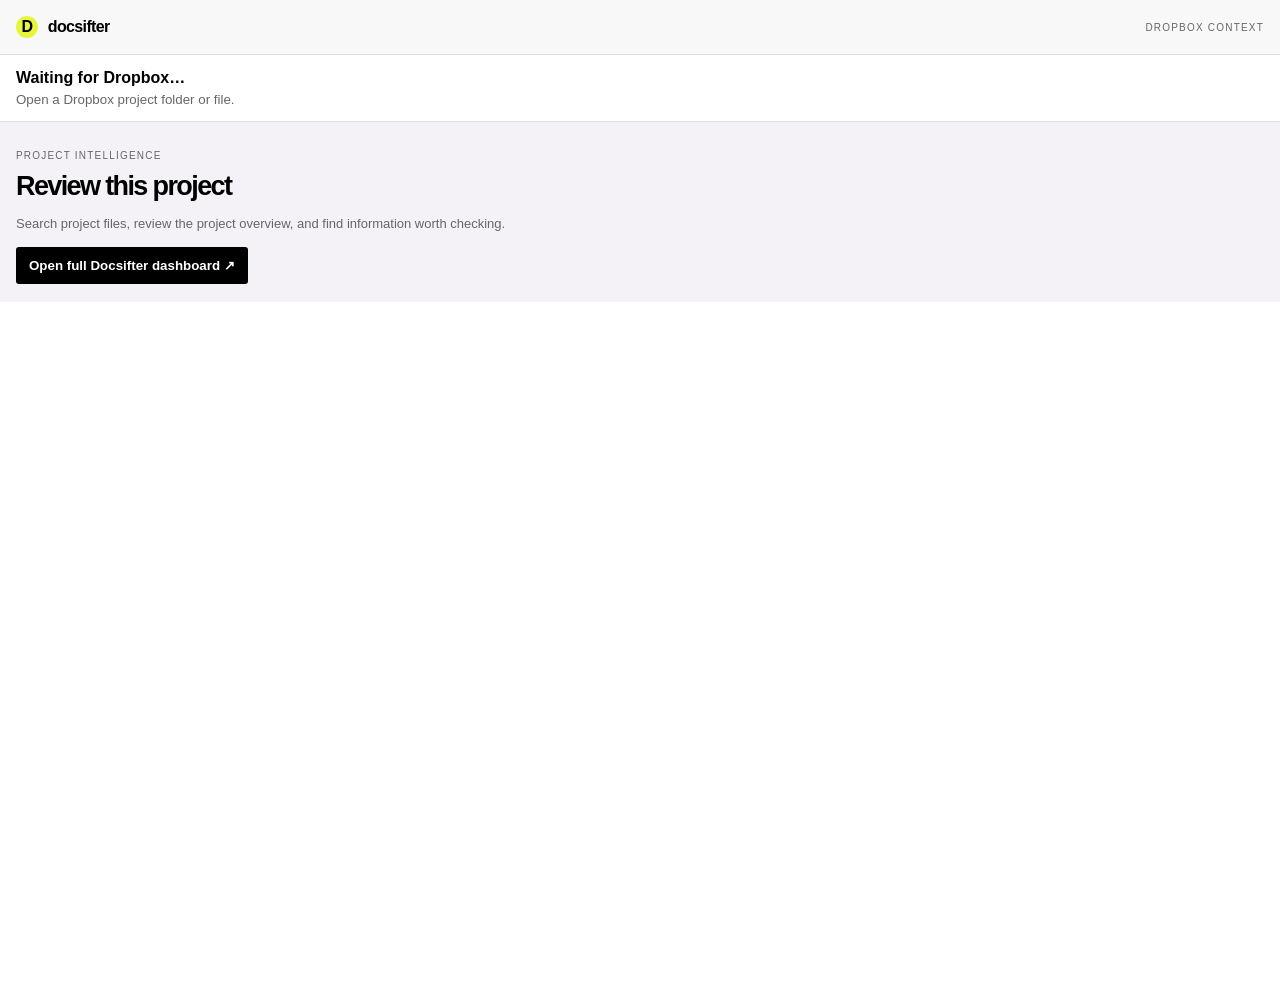
==== docsifter-extension/sidepanel.html @ f5311cc1 "feat: add Dropbox browser side panel extension" ====
<!doctype html>
<html lang="en">
<head><meta charset="utf-8"><meta name="viewport" content="width=device-width,initial-scale=1"><title>Docsifter</title><link rel="stylesheet" href="sidepanel.css"></head>
<body>
  <header><div class="brand"><span class="mark">D</span> docsifter</div><span class="label">DROPBOX CONTEXT</span></header>
  <section class="context"><strong id="context-title">Waiting for Dropbox…</strong><small id="context-url">Open a Dropbox project folder or file.</small></section>
  <main>
    <p class="eyebrow">PROJECT INTELLIGENCE</p>
    <h1>Review this project</h1>
    <p class="intro">Search project files, review the project overview, and find information worth checking.</p>
    <button id="open-dashboard">Open full Docsifter dashboard ↗</button>
    <iframe id="docsifter" title="Docsifter project dashboard" src="https://mvp-02-flax.vercel.app/"></iframe>
  </main>
  <script src="sidepanel.js"></script>
</body>
</html>
---- docsifter-extension/sidepanel.css ----
:root{--ink:#000;--muted:#666;--line:#e0e0e0;--paper:#f4f2f7;--lime:#e7f63c}*{box-sizing:border-box}body{margin:0;background:var(--paper);color:var(--ink);font-family:Arial,sans-serif}header{padding:16px;border-bottom:1px solid var(--line);background:#f8f8f8;display:flex;justify-content:space-between;align-items:center}.brand{font-weight:700;letter-spacing:-.04em}.mark{display:inline-grid;place-items:center;background:var(--lime);width:22px;height:22px;border-radius:50%;margin-right:6px}.label,.eyebrow{font-size:10px;letter-spacing:.12em;color:var(--muted)}.context{padding:14px 16px;border-bottom:1px solid var(--line);background:#fff;display:grid;gap:5px}.context small{color:var(--muted);white-space:nowrap;overflow:hidden;text-overflow:ellipsis}main{padding:18px 16px 0}h1{font-size:27px;letter-spacing:-.06em;margin:8px 0}.intro{color:var(--muted);font-size:13px;line-height:1.45}button{border:0;background:#000;color:#fff;padding:11px 13px;border-radius:3px;font-weight:600;cursor:pointer}iframe{display:block;width:calc(100% + 32px);height:calc(100vh - 205px);margin:18px -16px 0;border:0;background:#fff}
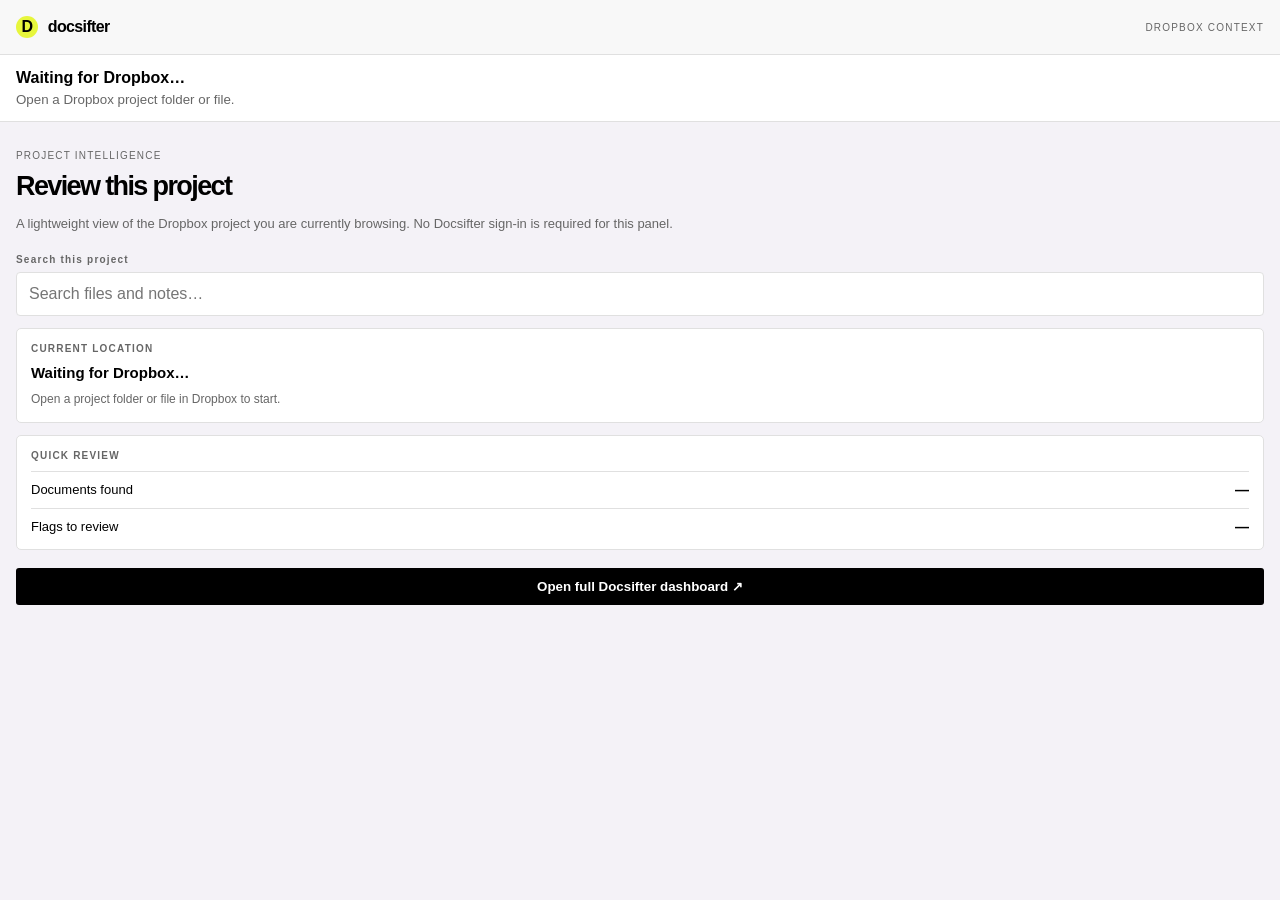
==== commit fe6367aa: "feat: make extension panel usable without dashboard sign-in" ====
--- a/docsifter-extension/sidepanel.html
+++ b/docsifter-extension/sidepanel.html
@@ -7,9 +7,13 @@
   <main>
     <p class="eyebrow">PROJECT INTELLIGENCE</p>
     <h1>Review this project</h1>
-    <p class="intro">Search project files, review the project overview, and find information worth checking.</p>
+    <p class="intro">A lightweight view of the Dropbox project you are currently browsing. No Docsifter sign-in is required for this panel.</p>
+    <label class="search-label" for="project-search">Search this project</label>
+    <input id="project-search" type="search" placeholder="Search files and notes…" />
+    <section class="card"><span class="card-kicker">CURRENT LOCATION</span><strong id="location-name">Waiting for Dropbox…</strong><p id="location-note">Open a project folder or file in Dropbox to start.</p></section>
+    <section class="card"><span class="card-kicker">QUICK REVIEW</span><div class="review-row"><span>Documents found</span><strong id="file-count">—</strong></div><div class="review-row"><span>Flags to review</span><strong id="flag-count">—</strong></div></section>
+    <p id="search-status" class="status" hidden></p>
     <button id="open-dashboard">Open full Docsifter dashboard ↗</button>
-    <iframe id="docsifter" title="Docsifter project dashboard" src="https://mvp-02-flax.vercel.app/"></iframe>
   </main>
   <script src="sidepanel.js"></script>
 </body>
--- a/docsifter-extension/sidepanel.css
+++ b/docsifter-extension/sidepanel.css
@@ -1 +1 @@
-:root{--ink:#000;--muted:#666;--line:#e0e0e0;--paper:#f4f2f7;--lime:#e7f63c}*{box-sizing:border-box}body{margin:0;background:var(--paper);color:var(--ink);font-family:Arial,sans-serif}header{padding:16px;border-bottom:1px solid var(--line);background:#f8f8f8;display:flex;justify-content:space-between;align-items:center}.brand{font-weight:700;letter-spacing:-.04em}.mark{display:inline-grid;place-items:center;background:var(--lime);width:22px;height:22px;border-radius:50%;margin-right:6px}.label,.eyebrow{font-size:10px;letter-spacing:.12em;color:var(--muted)}.context{padding:14px 16px;border-bottom:1px solid var(--line);background:#fff;display:grid;gap:5px}.context small{color:var(--muted);white-space:nowrap;overflow:hidden;text-overflow:ellipsis}main{padding:18px 16px 0}h1{font-size:27px;letter-spacing:-.06em;margin:8px 0}.intro{color:var(--muted);font-size:13px;line-height:1.45}button{border:0;background:#000;color:#fff;padding:11px 13px;border-radius:3px;font-weight:600;cursor:pointer}iframe{display:block;width:calc(100% + 32px);height:calc(100vh - 205px);margin:18px -16px 0;border:0;background:#fff}
+:root{--ink:#000;--muted:#666;--line:#e0e0e0;--paper:#f4f2f7;--lime:#e7f63c}*{box-sizing:border-box}body{margin:0;background:var(--paper);color:var(--ink);font-family:Arial,sans-serif}header{padding:16px;border-bottom:1px solid var(--line);background:#f8f8f8;display:flex;justify-content:space-between;align-items:center}.brand{font-weight:700;letter-spacing:-.04em}.mark{display:inline-grid;place-items:center;background:var(--lime);width:22px;height:22px;border-radius:50%;margin-right:6px}.label,.eyebrow{font-size:10px;letter-spacing:.12em;color:var(--muted)}.context{padding:14px 16px;border-bottom:1px solid var(--line);background:#fff;display:grid;gap:5px}.context small{color:var(--muted);white-space:nowrap;overflow:hidden;text-overflow:ellipsis}main{padding:18px 16px 24px}h1{font-size:27px;letter-spacing:-.06em;margin:8px 0}.intro{color:var(--muted);font-size:13px;line-height:1.45}.search-label,.card-kicker{display:block;font-size:10px;letter-spacing:.12em;color:var(--muted);font-weight:700}.search-label{margin:20px 0 7px}input{width:100%;padding:12px;border:1px solid var(--line);border-radius:4px;background:#fff;font:inherit}.card{margin-top:12px;padding:14px;background:#fff;border:1px solid var(--line);border-radius:5px;display:grid;gap:10px}.card strong{font-size:15px}.card p{margin:0;color:var(--muted);font-size:12px;line-height:1.4}.review-row{display:flex;justify-content:space-between;border-top:1px solid var(--line);padding-top:10px;font-size:13px}.review-row strong{font-size:14px}.status{font-size:12px;line-height:1.4;color:var(--muted);background:#fff;padding:10px;border-left:3px solid var(--lime)}button{margin-top:18px;border:0;background:#000;color:#fff;padding:11px 13px;border-radius:3px;font-weight:600;cursor:pointer;width:100%}
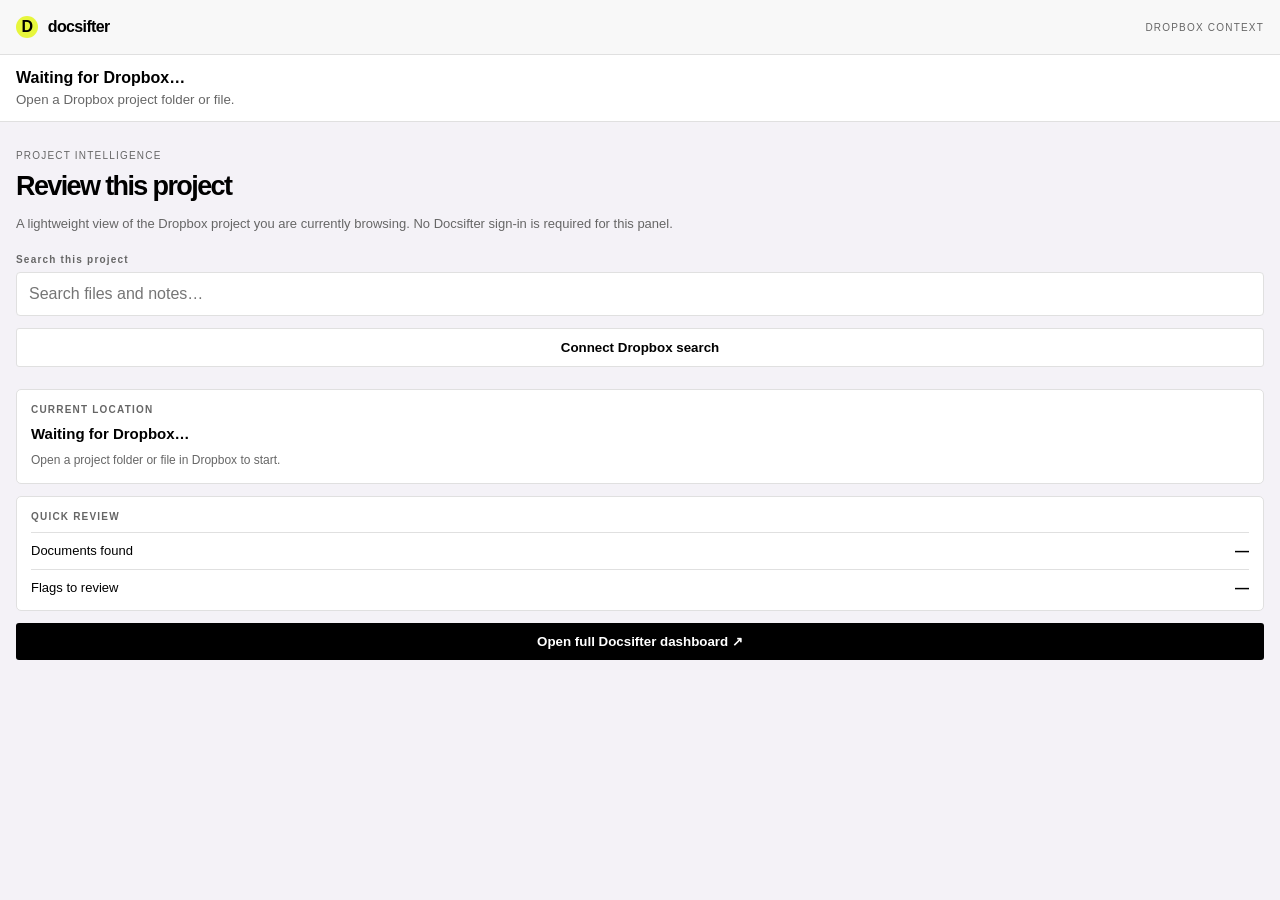
==== commit 3e1dff53: "feat: connect extension to Dropbox OAuth and search" ====
--- a/docsifter-extension/sidepanel.html
+++ b/docsifter-extension/sidepanel.html
@@ -10,6 +10,8 @@
     <p class="intro">A lightweight view of the Dropbox project you are currently browsing. No Docsifter sign-in is required for this panel.</p>
     <label class="search-label" for="project-search">Search this project</label>
     <input id="project-search" type="search" placeholder="Search files and notes…" />
+    <button id="connect-dropbox" class="secondary">Connect Dropbox search</button>
+    <div id="search-results" class="results"></div>
     <section class="card"><span class="card-kicker">CURRENT LOCATION</span><strong id="location-name">Waiting for Dropbox…</strong><p id="location-note">Open a project folder or file in Dropbox to start.</p></section>
     <section class="card"><span class="card-kicker">QUICK REVIEW</span><div class="review-row"><span>Documents found</span><strong id="file-count">—</strong></div><div class="review-row"><span>Flags to review</span><strong id="flag-count">—</strong></div></section>
     <p id="search-status" class="status" hidden></p>
--- a/docsifter-extension/sidepanel.css
+++ b/docsifter-extension/sidepanel.css
@@ -1 +1 @@
-:root{--ink:#000;--muted:#666;--line:#e0e0e0;--paper:#f4f2f7;--lime:#e7f63c}*{box-sizing:border-box}body{margin:0;background:var(--paper);color:var(--ink);font-family:Arial,sans-serif}header{padding:16px;border-bottom:1px solid var(--line);background:#f8f8f8;display:flex;justify-content:space-between;align-items:center}.brand{font-weight:700;letter-spacing:-.04em}.mark{display:inline-grid;place-items:center;background:var(--lime);width:22px;height:22px;border-radius:50%;margin-right:6px}.label,.eyebrow{font-size:10px;letter-spacing:.12em;color:var(--muted)}.context{padding:14px 16px;border-bottom:1px solid var(--line);background:#fff;display:grid;gap:5px}.context small{color:var(--muted);white-space:nowrap;overflow:hidden;text-overflow:ellipsis}main{padding:18px 16px 24px}h1{font-size:27px;letter-spacing:-.06em;margin:8px 0}.intro{color:var(--muted);font-size:13px;line-height:1.45}.search-label,.card-kicker{display:block;font-size:10px;letter-spacing:.12em;color:var(--muted);font-weight:700}.search-label{margin:20px 0 7px}input{width:100%;padding:12px;border:1px solid var(--line);border-radius:4px;background:#fff;font:inherit}.card{margin-top:12px;padding:14px;background:#fff;border:1px solid var(--line);border-radius:5px;display:grid;gap:10px}.card strong{font-size:15px}.card p{margin:0;color:var(--muted);font-size:12px;line-height:1.4}.review-row{display:flex;justify-content:space-between;border-top:1px solid var(--line);padding-top:10px;font-size:13px}.review-row strong{font-size:14px}.status{font-size:12px;line-height:1.4;color:var(--muted);background:#fff;padding:10px;border-left:3px solid var(--lime)}button{margin-top:18px;border:0;background:#000;color:#fff;padding:11px 13px;border-radius:3px;font-weight:600;cursor:pointer;width:100%}
+:root{--ink:#000;--muted:#666;--line:#e0e0e0;--paper:#f4f2f7;--lime:#e7f63c}*{box-sizing:border-box}body{margin:0;background:var(--paper);color:var(--ink);font-family:Arial,sans-serif}header{padding:16px;border-bottom:1px solid var(--line);background:#f8f8f8;display:flex;justify-content:space-between;align-items:center}.brand{font-weight:700;letter-spacing:-.04em}.mark{display:inline-grid;place-items:center;background:var(--lime);width:22px;height:22px;border-radius:50%;margin-right:6px}.label,.eyebrow{font-size:10px;letter-spacing:.12em;color:var(--muted)}.context{padding:14px 16px;border-bottom:1px solid var(--line);background:#fff;display:grid;gap:5px}.context small{color:var(--muted);white-space:nowrap;overflow:hidden;text-overflow:ellipsis}main{padding:18px 16px 24px}h1{font-size:27px;letter-spacing:-.06em;margin:8px 0}.intro{color:var(--muted);font-size:13px;line-height:1.45}.search-label,.card-kicker{display:block;font-size:10px;letter-spacing:.12em;color:var(--muted);font-weight:700}.search-label{margin:20px 0 7px}input{width:100%;padding:12px;border:1px solid var(--line);border-radius:4px;background:#fff;font:inherit}button{margin-top:12px;border:0;background:#000;color:#fff;padding:11px 13px;border-radius:3px;font-weight:600;cursor:pointer;width:100%}button.secondary{background:#fff;color:#000;border:1px solid var(--line)}button:disabled{opacity:.55;cursor:wait}.card{margin-top:12px;padding:14px;background:#fff;border:1px solid var(--line);border-radius:5px;display:grid;gap:10px}.card strong{font-size:15px}.card p{margin:0;color:var(--muted);font-size:12px;line-height:1.4}.review-row{display:flex;justify-content:space-between;border-top:1px solid var(--line);padding-top:10px;font-size:13px}.review-row strong{font-size:14px}.status{font-size:12px;line-height:1.4;color:var(--muted);background:#fff;padding:10px;border-left:3px solid var(--lime)}.results{display:grid;gap:7px;margin-top:10px}.result{padding:10px;background:#fff;border:1px solid var(--line);display:grid;gap:4px}.result strong{font-size:13px}.result small{font-size:11px;color:var(--muted);overflow:hidden;text-overflow:ellipsis;white-space:nowrap}
